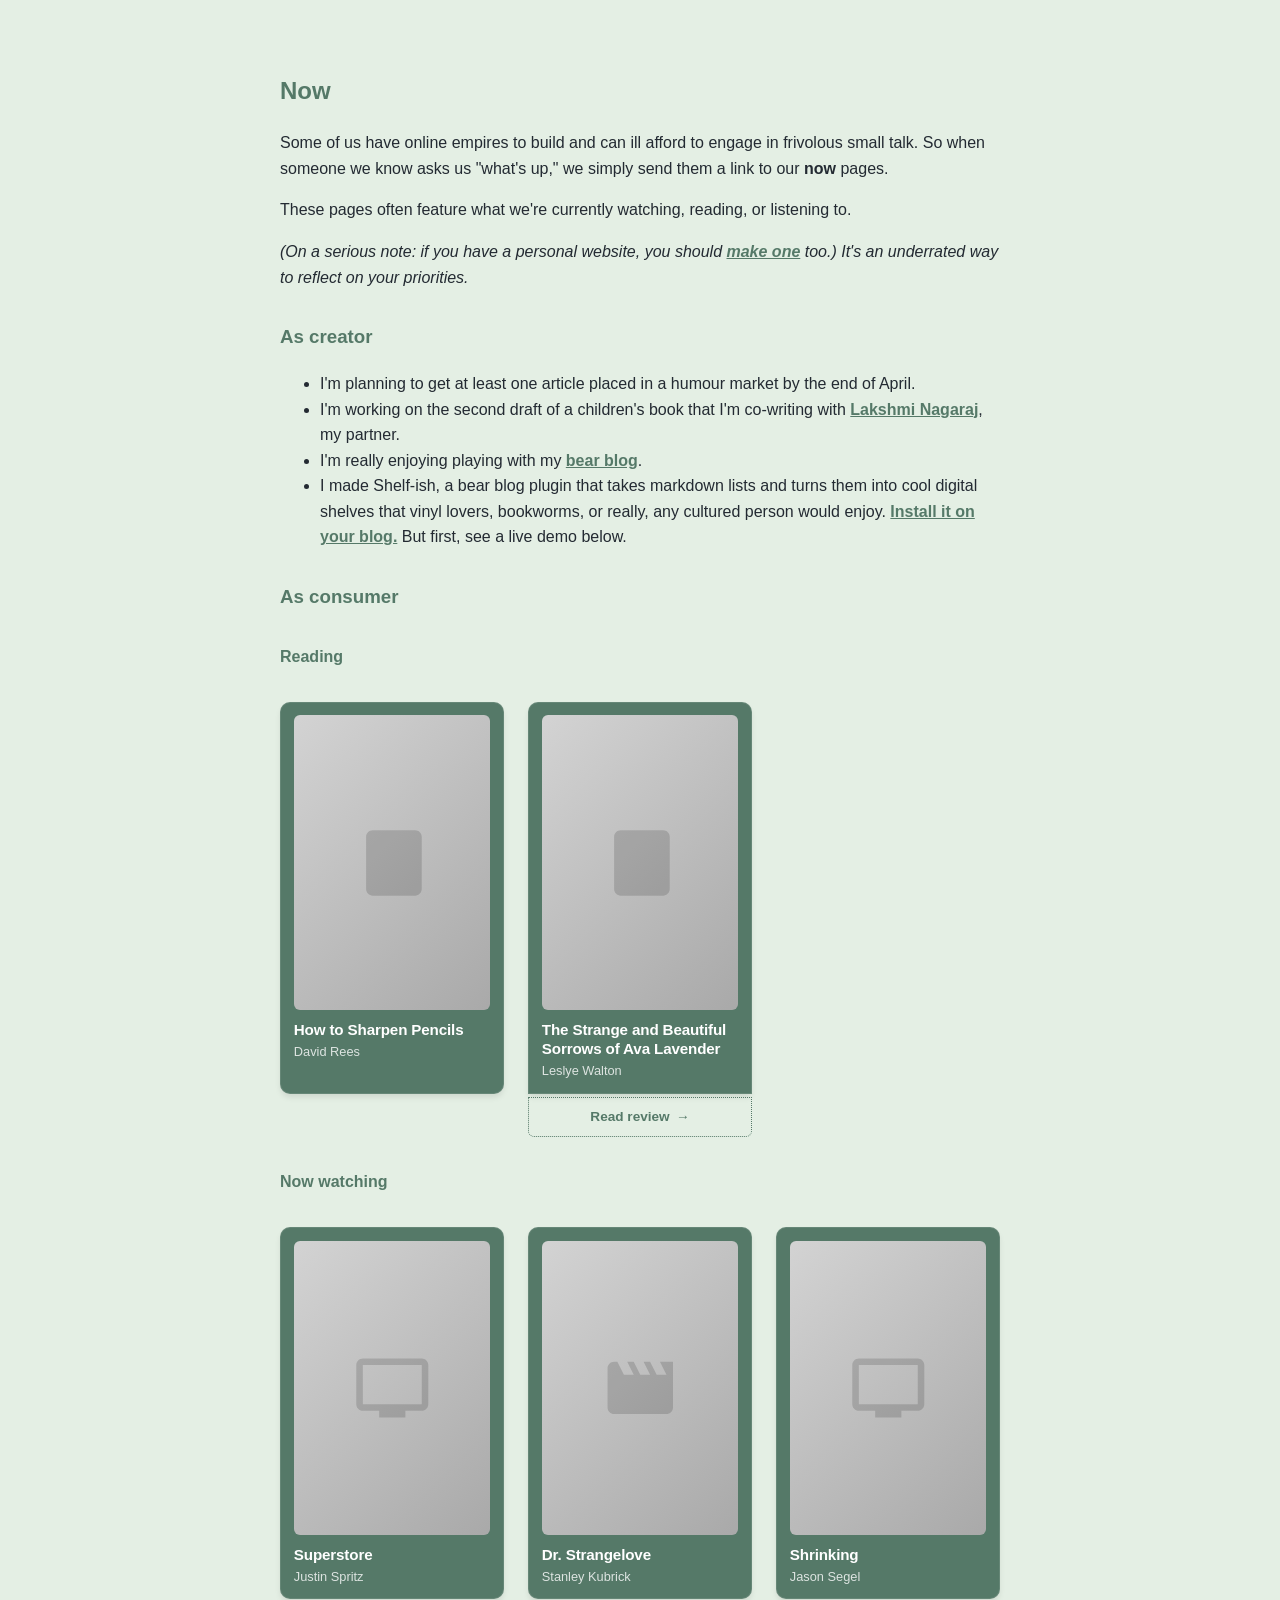
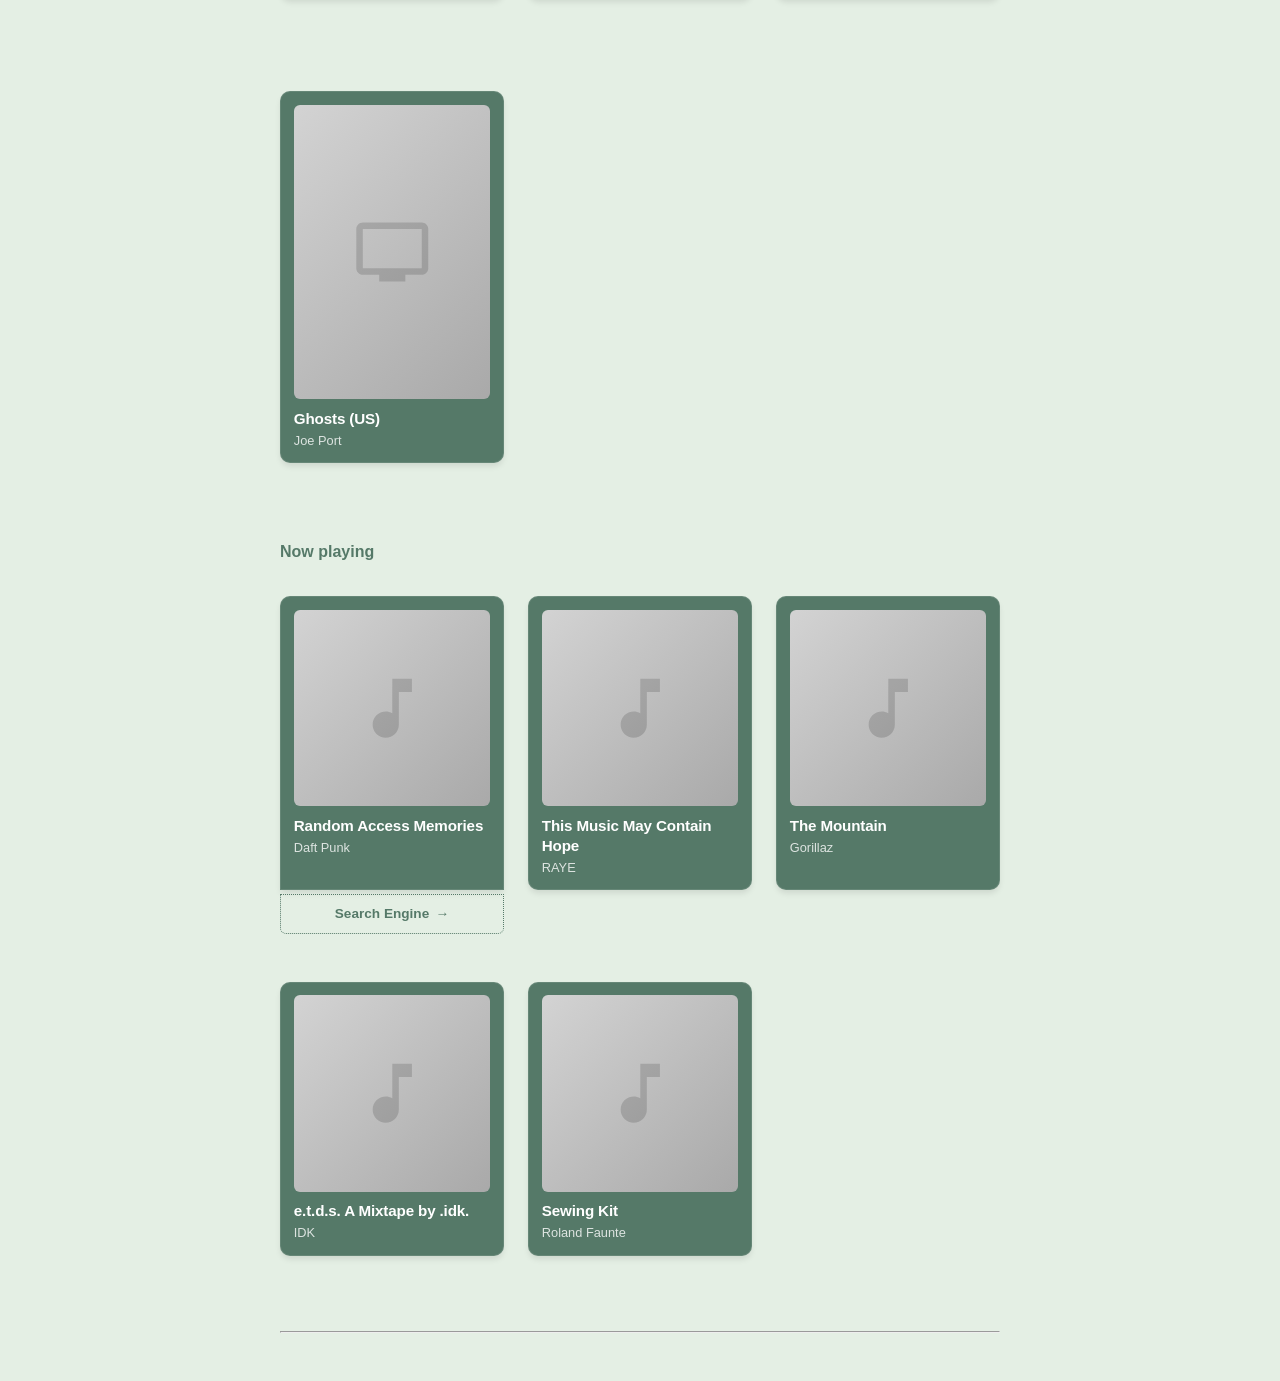
==== index.html @ b42c081d "Official Release of Shelfish v1.0.0 - Fixed interlocking borders and safety start" ====
<!DOCTYPE html>
<html lang="en">
<head>
    <meta charset="UTF-8">
    <meta name="viewport" content="width=device-width, initial-scale=1.0">
    <title>Shelf-ish | Bear Blog Demo</title>
    <!-- Shelf-ish Styles -->
    <link rel="stylesheet" href="shelf.css">
    
    <!-- Mimic Bear Blog Base Theme -->
    <style>
        :root {
            --width: 720px;
            --background-color: #e4efe4;
            --heading-color: #557968;
            --text-color: #232a32;
            --link-color: #557968;
        }

        body {
            font-family: -apple-system, BlinkMacSystemFont, "Segoe UI", Roboto, sans-serif;
            margin: auto;
            padding: 40px 20px;
            max-width: var(--width);
            background-color: var(--background-color);
            color: var(--text-color);
            line-height: 1.6;
        }

        h1, h2, h3, h4 { color: var(--heading-color); margin-top: 2rem; }
        
        a { color: var(--link-color); font-weight: bold; }
        
        .superbutton-link {
            text-decoration: underline var(--link-color) 0.15rem;
        }
        
        .superbutton-rounded {
            border: 0.1em solid var(--link-color);
            border-radius: 6px;
        }
    </style>
</head>
<body>

    <h2>Now</h2>

    <p>Some of us have online empires to build and can ill afford to engage in frivolous small talk. So when someone we know asks us "what's up," we simply send them a link to our <strong>now</strong> pages.</p>

    <p>These pages often feature what we're currently watching, reading, or listening to.</p>

    <p><em>(On a serious note: if you have a personal website, you should <a href="https://nownownow.com">make one</a> too.) It's an underrated way to reflect on your priorities.</em></p>

    <h3>As creator</h3>
    <ul>
        <li>I'm planning to get at least one article placed in a humour market by the end of April.</li>
        <li>I'm working on the second draft of a children's book that I'm co-writing with <a href="https://www.instagram.com/lakdoesthings/">Lakshmi Nagaraj</a>, my partner.</li>
        <li>I'm really enjoying playing with my <a href="https://bearblog.dev">bear blog</a>.</li>
        <li>I made Shelf-ish, a bear blog plugin that takes markdown lists and turns them into cool digital shelves that vinyl lovers, bookworms, or really, any cultured person would enjoy. <a href="/get-shelfish/">Install it on your blog.</a> But first, see a live demo below.</li>
    </ul>

    <h3>As consumer</h3>

    <h4>Reading</h4>
    <ul>
        <li>🔢</li>
        <li>[Book] How to Sharpen Pencils | David Rees | # | #</li>
        <li>[Book] Me Talk Pretty One Day | David Sedaris | https://annas-archive.gd/md5/fee89ccf14db2280a64fac5553dadadc | Get EPUB</li>
        <li>[Book] The Strange and Beautiful Sorrows of Ava Lavender | Leslye Walton | # | https://www.goodreads.com/review/show/2106259779 | #</li>
    </ul>

    <h4>Now watching</h4>
    <ul>
        <li>🔢</li>
        <li>[TV] Superstore | Justin Spritz | https://bear-images.sfo2.cdn.digitaloceanspaces.com/afewgoodpens/denees.webp | #</li>
        <li>[Movie] Dr. Strangelove | Stanley Kubrick | # | #</li>
        <li>[TV] Shrinking | Jason Segel | # | #</li>
        <li>[TV] Ghosts (US) | Joe Port | # | #</li>
    </ul>

    <h4>Now playing</h4>
    <ul>
        <li>🔢</li>
        <li>[Music] Random Access Memories | Daft Punk | # | https://google.com | Search Engine</li>
        <li>[Music] This Music May Contain Hope | RAYE | # | #</li>
        <li>[Music] The Mountain | Gorillaz | # | #</li>
        <li>[Music] e.t.d.s. A Mixtape by .idk. | IDK | # | #</li>
        <li>[Music] Sewing Kit | Roland Faunte | # | #</li>
    </ul>

    <hr>

    <!-- Shelf-ish core engine -->
    <script src="shelf.js"></script>

</body>
</html>
---- shelf.css ----
/* Styles your media list. Scoped to .shelfish-* to avoid conflicts with the host theme. */
:root {
    --shelfish-font: -apple-system, BlinkMacSystemFont, "Segoe UI", Roboto, sans-serif;
    --shelfish-accent: var(--link-color, #557968);
    --shelfish-card-bg: var(--shelfish-accent);
    --shelfish-border: rgba(255, 255, 255, 0.1);
}
.shelfish-container { background: transparent !important; margin: 2rem 0 !important; clear: both !important; }
.shelfish-grid { display: grid !important; grid-template-columns: repeat(auto-fill, minmax(175px, 1fr)) !important; gap: 3rem 1.5rem !important; align-items: stretch !important; margin-bottom: 2rem !important; }

/* Card layout — flex column so the review button always sits flush at the bottom. */
.shelfish-item-wrapper { display: flex !important; flex-direction: column !important; gap: 0.2rem !important; height: 100% !important; }
.shelfish-card { background: var(--shelfish-card-bg) !important; border-radius: 10px !important; padding: 0.8rem !important; border: 1px solid var(--shelfish-border) !important; box-sizing: border-box !important; display: flex !important; flex-direction: column !important; gap: 0.6rem !important; flex: 1 !important; color: #fff !important; box-shadow: 0 4px 6px -1px rgba(0, 0, 0, 0.1) !important; }
.shelfish-thumb { width: 100% !important; aspect-ratio: 2/3 !important; border-radius: 6px !important; position: relative !important; overflow: hidden !important; flex-shrink: 0 !important; }
.shelfish-is-music .shelfish-thumb { aspect-ratio: 1/1 !important; }
.shelfish-thumb img { width: 100% !important; height: 100% !important; object-fit: cover !important; display: block !important; opacity: 0; transition: opacity 0.8s ease-in-out !important; z-index: 2 !important; }
.shelfish-thumb img.shelfish-loaded { opacity: 1 !important; }
.shelfish-info { display: flex !important; flex-direction: column !important; gap: 0.2rem !important; }
.shelfish-title { font-size: 0.95rem !important; font-weight: 700 !important; line-height: 1.3 !important; letter-spacing: -0.01em !important; margin: 0 !important; font-family: var(--shelfish-font) !important; }
.shelfish-author { font-size: 0.8rem !important; opacity: 0.8 !important; line-height: 1.4 !important; font-family: var(--shelfish-font) !important; }

/* Review button — ghost variant holds row height when no link is present. */
.shelfish-btn-wrapper { display: flex !important; justify-content: center !important; width: 100% !important; align-self: center !important; margin: 0 !important; }
.shelfish-btn { width: 100% !important; display: inline-flex !important; align-items: center !important; justify-content: center !important; gap: 0.4rem !important; padding: 0.6em 1em !important; box-sizing: border-box !important; border: 1.5px dotted var(--shelfish-accent) !important; background-color: transparent !important; color: var(--shelfish-accent) !important; border-radius: 6px !important; text-decoration: none !important; font-size: 0.85rem !important; font-weight: 600 !important; transition: all 0.2s ease !important; }
.shelfish-btn:hover { background-color: var(--shelfish-accent) !important; color: var(--background-color, #fff) !important; text-decoration: none !important; }
.shelfish-btn.shelfish-hidden { visibility: hidden !important; pointer-events: none !important; opacity: 0 !important; background: transparent !important; border-color: transparent !important; color: transparent !important; }
.shelfish-btn .shelfish-arrow { transition: transform 0.3s cubic-bezier(0.175, 0.885, 0.32, 1.275) !important; display: inline-block !important; }
.shelfish-btn:hover .shelfish-arrow { transform: translateX(4px) !important; }
.shelfish-has-review .shelfish-card { border-bottom-left-radius: 0 !important; border-bottom-right-radius: 0 !important; }
.shelfish-has-review .shelfish-btn { border-top-left-radius: 0 !important; border-top-right-radius: 0 !important; }

/* Shown when no poster art is found via API. */
.shelfish-placeholder { position: absolute !important; inset: 0 !important; display: flex !important; align-items: center !important; justify-content: center !important; background: linear-gradient(135deg, #d3d3d3 0%, #a9a9a9 100%) !important; z-index: 1 !important; }
.shelfish-placeholder svg { width: 40% !important; height: 40% !important; fill: rgba(0,0,0,0.15) !important; }

@media (max-width: 480px) { .shelfish-grid { grid-template-columns: repeat(auto-fill, minmax(130px, 1fr)) !important; gap: 2.5rem 1.25rem !important; } }
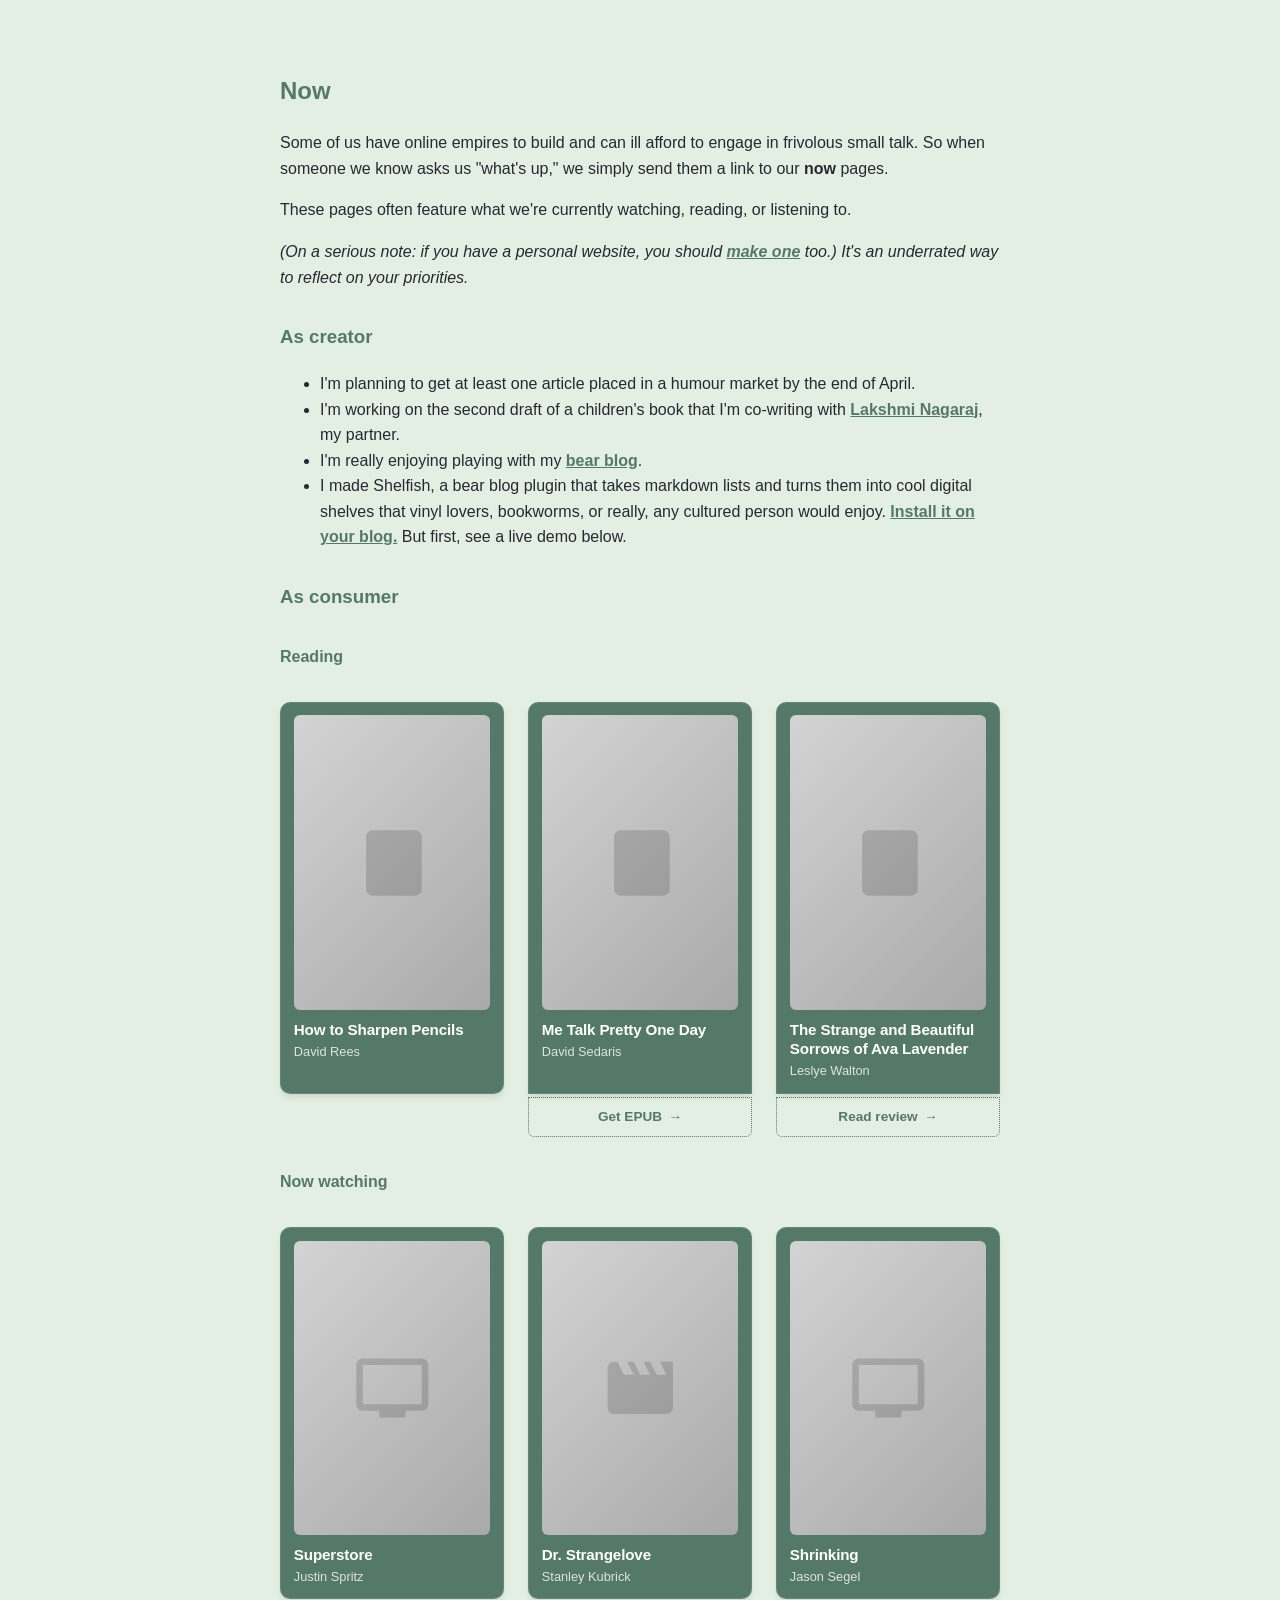
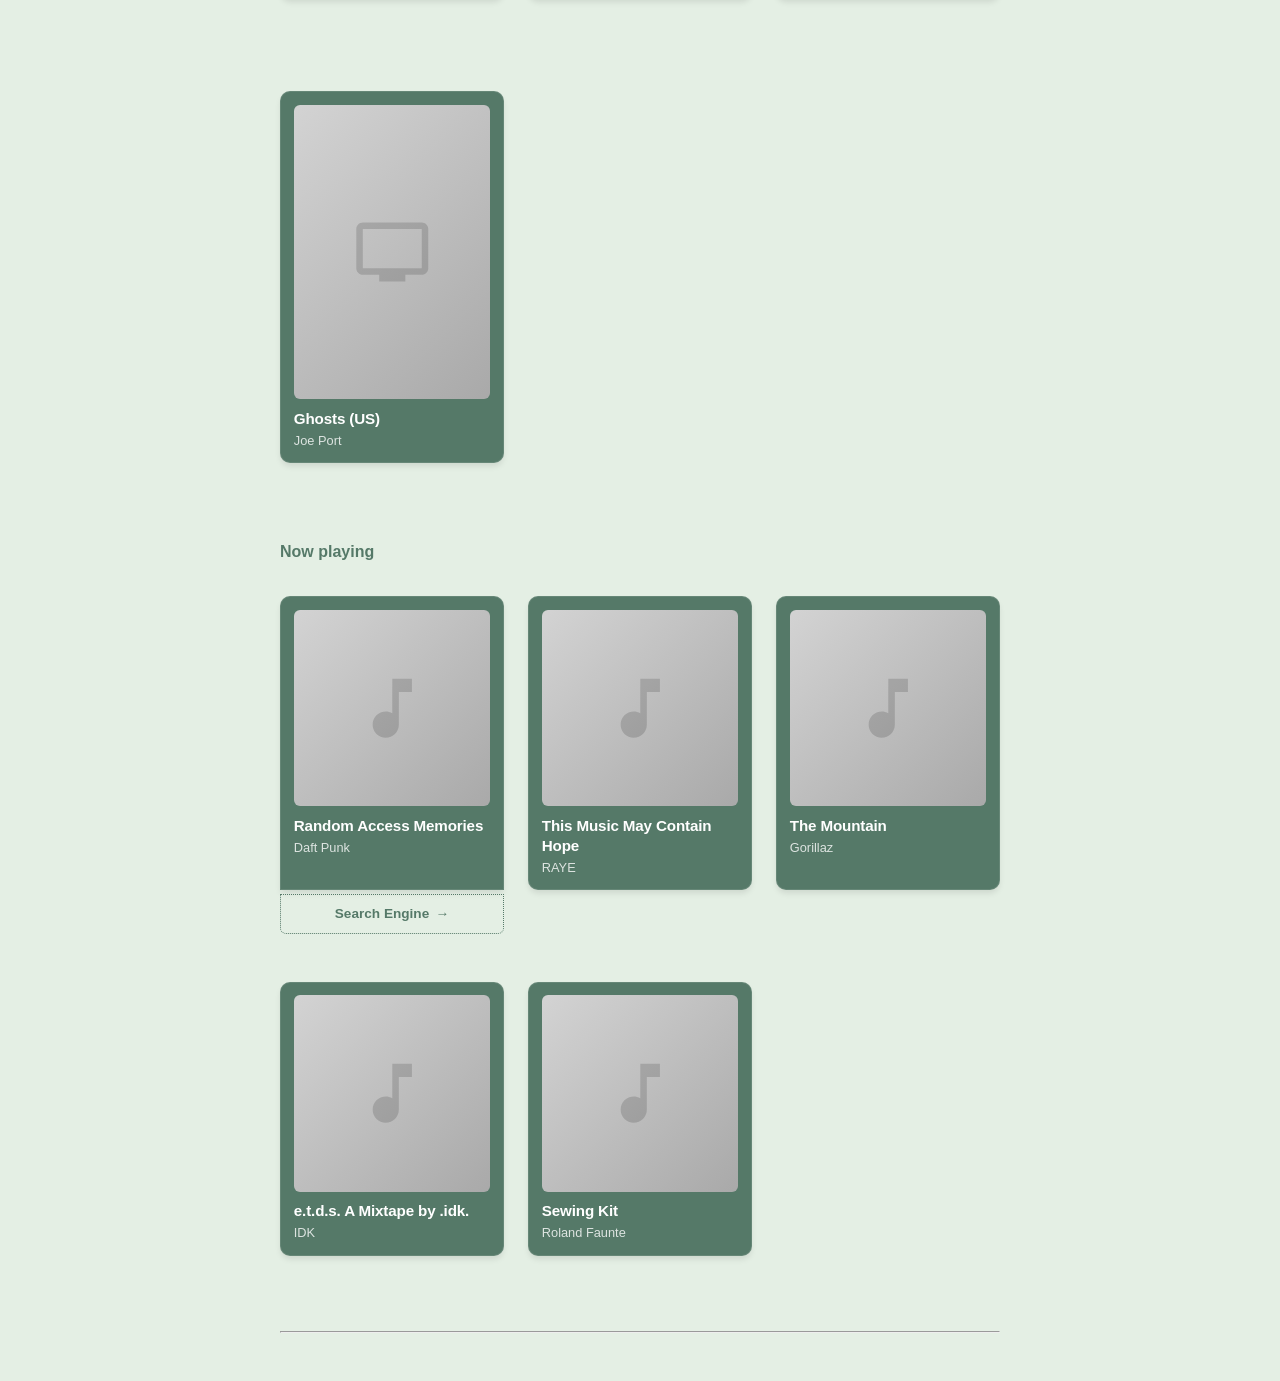
==== commit 940505b2: "Renamed to Shelfish, added alt-text generation, and updated README to final plugin version" ====
--- a/index.html
+++ b/index.html
@@ -3,9 +3,9 @@
 <head>
     <meta charset="UTF-8">
     <meta name="viewport" content="width=device-width, initial-scale=1.0">
-    <title>Shelf-ish | Bear Blog Demo</title>
+    <title>Shelfish | Demo</title>
     <!-- Shelf-ish Styles -->
-    <link rel="stylesheet" href="shelf.css">
+    <link rel="stylesheet" href="shelfish.css">
     
     <!-- Mimic Bear Blog Base Theme -->
     <style>
@@ -56,7 +56,7 @@
         <li>I'm planning to get at least one article placed in a humour market by the end of April.</li>
         <li>I'm working on the second draft of a children's book that I'm co-writing with <a href="https://www.instagram.com/lakdoesthings/">Lakshmi Nagaraj</a>, my partner.</li>
         <li>I'm really enjoying playing with my <a href="https://bearblog.dev">bear blog</a>.</li>
-        <li>I made Shelf-ish, a bear blog plugin that takes markdown lists and turns them into cool digital shelves that vinyl lovers, bookworms, or really, any cultured person would enjoy. <a href="/get-shelfish/">Install it on your blog.</a> But first, see a live demo below.</li>
+        <li>I made Shelfish, a bear blog plugin that takes markdown lists and turns them into cool digital shelves that vinyl lovers, bookworms, or really, any cultured person would enjoy. <a href="/get-shelfish/">Install it on your blog.</a> But first, see a live demo below.</li>
     </ul>
 
     <h3>As consumer</h3>
@@ -65,7 +65,7 @@
     <ul>
         <li>🔢</li>
         <li>[Book] How to Sharpen Pencils | David Rees | # | #</li>
-        <li>[Book] Me Talk Pretty One Day | David Sedaris | https://annas-archive.gd/md5/fee89ccf14db2280a64fac5553dadadc | Get EPUB</li>
+        <li>[Book] Me Talk Pretty One Day | David Sedaris | # | https://annas-archive.gd/md5/fee89ccf14db2280a64fac5553dadadc | Get EPUB</li>
         <li>[Book] The Strange and Beautiful Sorrows of Ava Lavender | Leslye Walton | # | https://www.goodreads.com/review/show/2106259779 | #</li>
     </ul>
 
@@ -90,8 +90,8 @@
 
     <hr>
 
-    <!-- Shelf-ish core engine -->
-    <script src="shelf.js"></script>
+    <!-- Shelfish core engine -->
+    <script src="shelfish.js"></script>
 
 </body>
 </html>
--- a/shelfish.css
+++ b/shelfish.css
@@ -0,0 +1,36 @@
+/* Styles your media list. Scoped to .shelfish-* to avoid conflicts with the host theme. */
+:root {
+    --shelfish-font: -apple-system, BlinkMacSystemFont, "Segoe UI", Roboto, sans-serif;
+    --shelfish-accent: var(--link-color, #557968);
+    --shelfish-card-bg: var(--shelfish-accent);
+    --shelfish-border: rgba(255, 255, 255, 0.1);
+}
+.shelfish-container { background: transparent !important; margin: 2rem 0 !important; clear: both !important; }
+.shelfish-grid { display: grid !important; grid-template-columns: repeat(auto-fill, minmax(175px, 1fr)) !important; gap: 3rem 1.5rem !important; align-items: stretch !important; margin-bottom: 2rem !important; }
+
+/* Card layout — flex column so the review button always sits flush at the bottom. */
+.shelfish-item-wrapper { display: flex !important; flex-direction: column !important; gap: 0.2rem !important; height: 100% !important; }
+.shelfish-card { background: var(--shelfish-card-bg) !important; border-radius: 10px !important; padding: 0.8rem !important; border: 1px solid var(--shelfish-border) !important; box-sizing: border-box !important; display: flex !important; flex-direction: column !important; gap: 0.6rem !important; flex: 1 !important; color: #fff !important; box-shadow: 0 4px 6px -1px rgba(0, 0, 0, 0.1) !important; }
+.shelfish-thumb { width: 100% !important; aspect-ratio: 2/3 !important; border-radius: 6px !important; position: relative !important; overflow: hidden !important; flex-shrink: 0 !important; }
+.shelfish-is-music .shelfish-thumb { aspect-ratio: 1/1 !important; }
+.shelfish-thumb img { width: 100% !important; height: 100% !important; object-fit: cover !important; display: block !important; opacity: 0; transition: opacity 0.8s ease-in-out !important; z-index: 2 !important; }
+.shelfish-thumb img.shelfish-loaded { opacity: 1 !important; }
+.shelfish-info { display: flex !important; flex-direction: column !important; gap: 0.2rem !important; }
+.shelfish-title { font-size: 0.95rem !important; font-weight: 700 !important; line-height: 1.3 !important; letter-spacing: -0.01em !important; margin: 0 !important; font-family: var(--shelfish-font) !important; }
+.shelfish-author { font-size: 0.8rem !important; opacity: 0.8 !important; line-height: 1.4 !important; font-family: var(--shelfish-font) !important; }
+
+/* Review button — ghost variant holds row height when no link is present. */
+.shelfish-btn-wrapper { display: flex !important; justify-content: center !important; width: 100% !important; align-self: center !important; margin: 0 !important; }
+.shelfish-btn { width: 100% !important; display: inline-flex !important; align-items: center !important; justify-content: center !important; gap: 0.4rem !important; padding: 0.6em 1em !important; box-sizing: border-box !important; border: 1.5px dotted var(--shelfish-accent) !important; background-color: transparent !important; color: var(--shelfish-accent) !important; border-radius: 6px !important; text-decoration: none !important; font-size: 0.85rem !important; font-weight: 600 !important; transition: all 0.2s ease !important; }
+.shelfish-btn:hover { background-color: var(--shelfish-accent) !important; color: var(--background-color, #fff) !important; text-decoration: none !important; }
+.shelfish-btn.shelfish-hidden { visibility: hidden !important; pointer-events: none !important; opacity: 0 !important; background: transparent !important; border-color: transparent !important; color: transparent !important; }
+.shelfish-btn .shelfish-arrow { transition: transform 0.3s cubic-bezier(0.175, 0.885, 0.32, 1.275) !important; display: inline-block !important; }
+.shelfish-btn:hover .shelfish-arrow { transform: translateX(4px) !important; }
+.shelfish-has-review .shelfish-card { border-bottom-left-radius: 0 !important; border-bottom-right-radius: 0 !important; }
+.shelfish-has-review .shelfish-btn { border-top-left-radius: 0 !important; border-top-right-radius: 0 !important; }
+
+/* Shown when no poster art is found via API. */
+.shelfish-placeholder { position: absolute !important; inset: 0 !important; display: flex !important; align-items: center !important; justify-content: center !important; background: linear-gradient(135deg, #d3d3d3 0%, #a9a9a9 100%) !important; z-index: 1 !important; }
+.shelfish-placeholder svg { width: 40% !important; height: 40% !important; fill: rgba(0,0,0,0.15) !important; }
+
+@media (max-width: 480px) { .shelfish-grid { grid-template-columns: repeat(auto-fill, minmax(130px, 1fr)) !important; gap: 2.5rem 1.25rem !important; } }
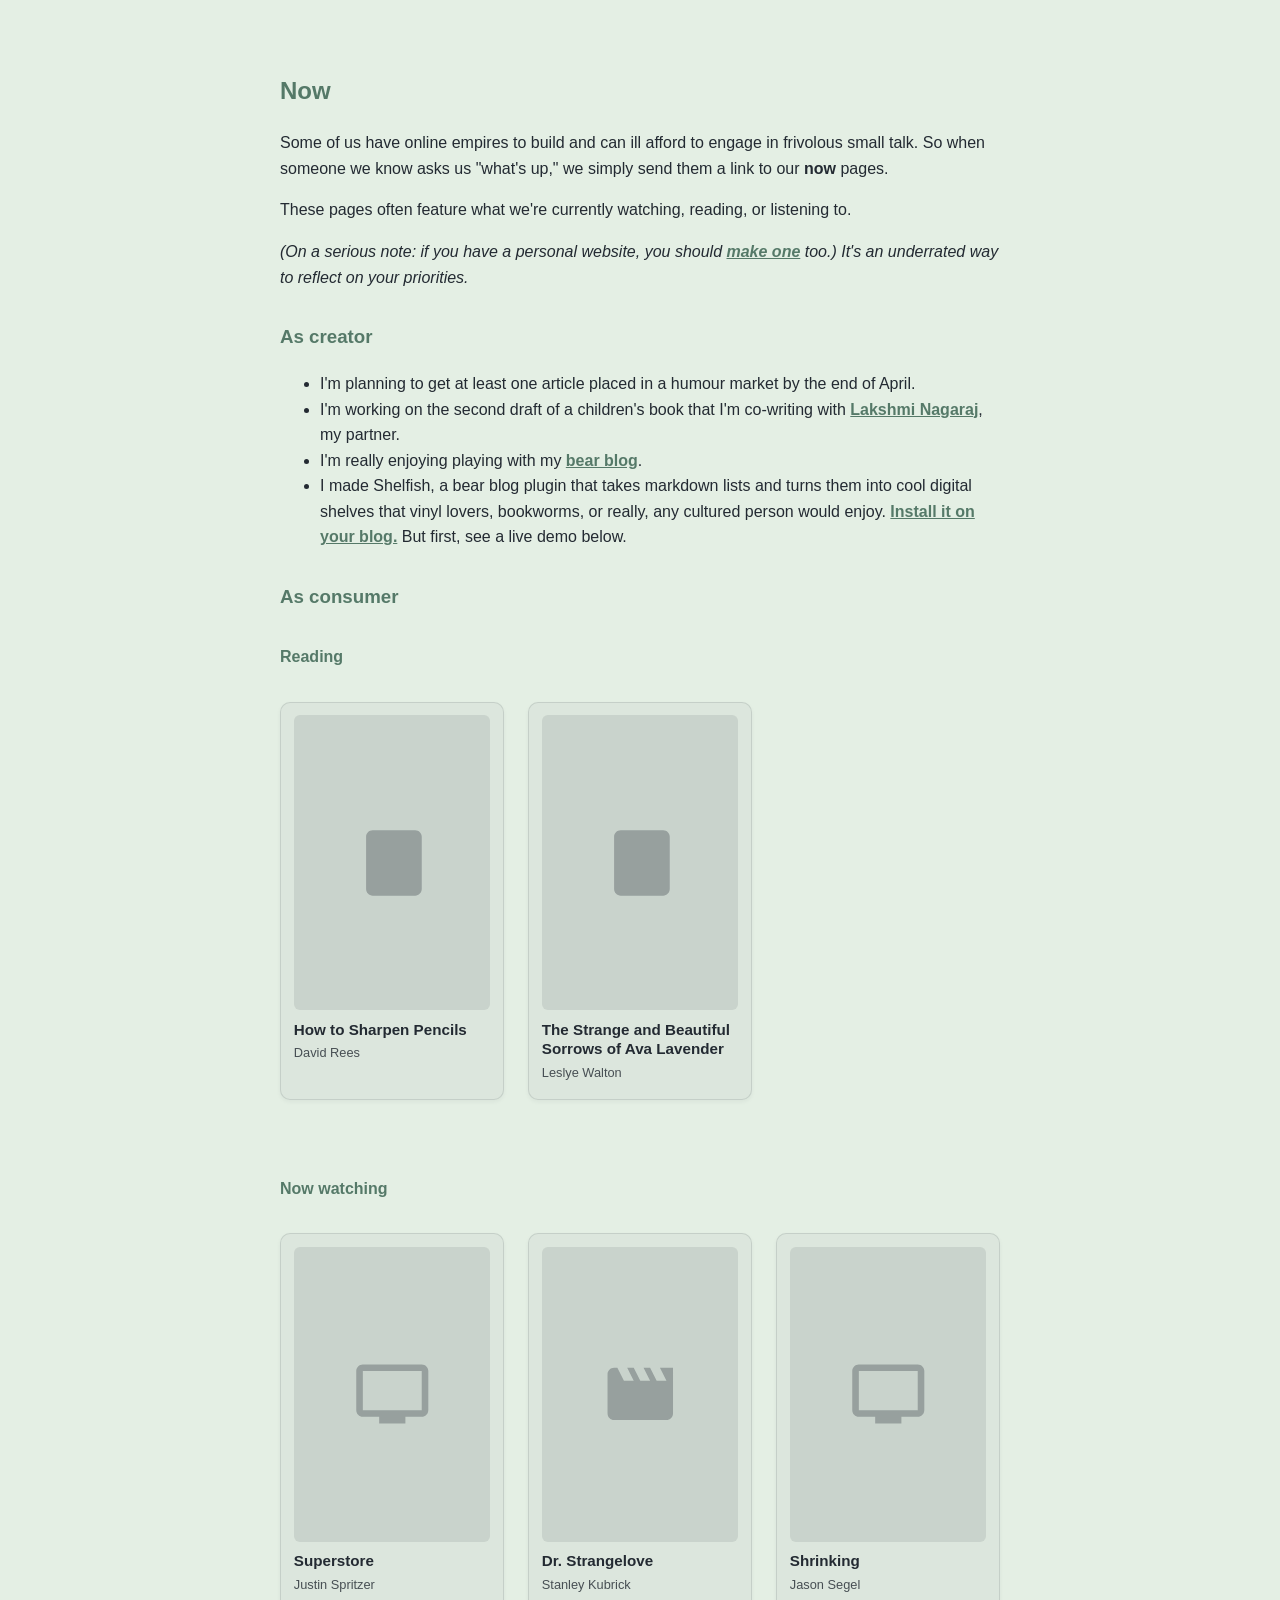
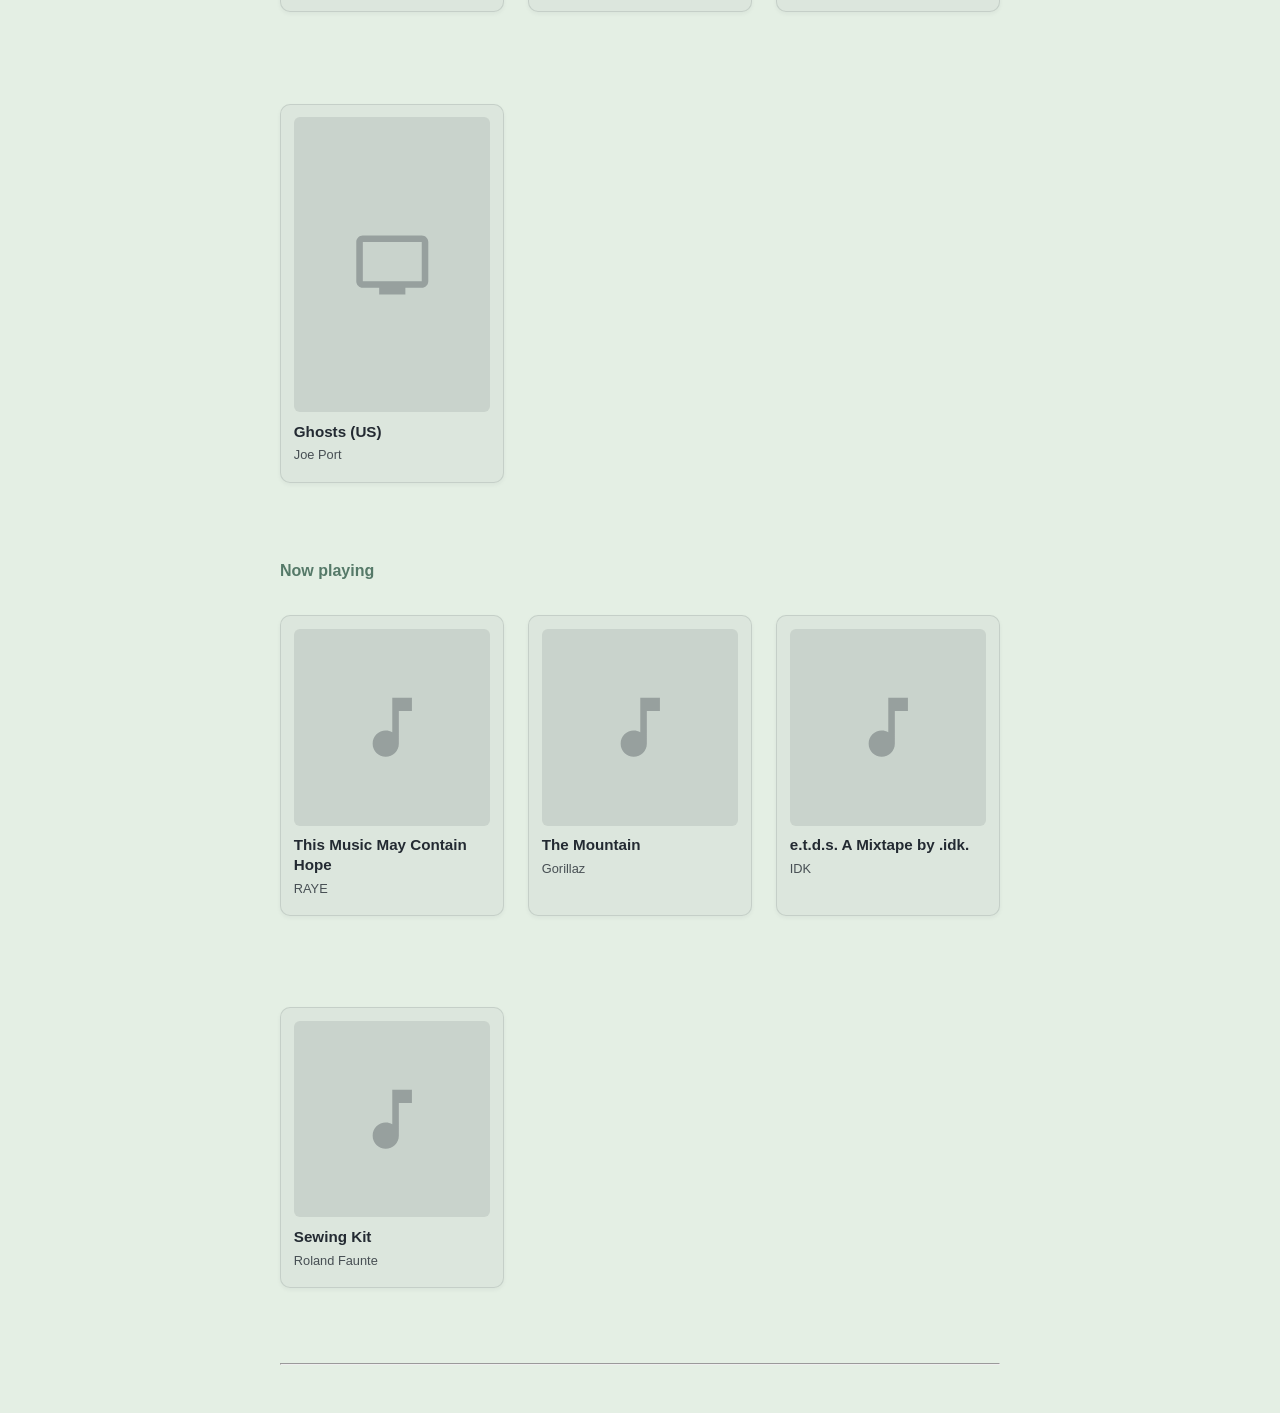
==== commit 58607fa1: "refactor: simplify markdown structure, remove custom image parsing, implement global ?bg script para" ====
--- a/index.html
+++ b/index.html
@@ -65,14 +65,14 @@
     <ul>
         <li>🔢</li>
         <li>[Book] How to Sharpen Pencils | David Rees | # | #</li>
-        <li>[Book] Me Talk Pretty One Day | David Sedaris | # | https://annas-archive.gd/md5/fee89ccf14db2280a64fac5553dadadc | Get EPUB</li>
-        <li>[Book] The Strange and Beautiful Sorrows of Ava Lavender | Leslye Walton | # | https://www.goodreads.com/review/show/2106259779 | #</li>
+        <li>[Book] Me Talk Pretty One Day | David Sedaris | https://annas-archive.gd/md5/fee89ccf14db2280a64fac5553dadadc | Get EPUB</li>
+        <li>[Book] The Strange and Beautiful Sorrows of Ava Lavender | Leslye Walton | https://www.goodreads.com/review/show/2106259779 | #</li>
     </ul>
 
     <h4>Now watching</h4>
     <ul>
         <li>🔢</li>
-        <li>[TV] Superstore | Justin Spritz | https://bear-images.sfo2.cdn.digitaloceanspaces.com/afewgoodpens/denees.webp | #</li>
+        <li>[TV] Superstore | Justin Spritzer | # | #</li>
         <li>[Movie] Dr. Strangelove | Stanley Kubrick | # | #</li>
         <li>[TV] Shrinking | Jason Segel | # | #</li>
         <li>[TV] Ghosts (US) | Joe Port | # | #</li>
@@ -81,7 +81,7 @@
     <h4>Now playing</h4>
     <ul>
         <li>🔢</li>
-        <li>[Music] Random Access Memories | Daft Punk | # | https://google.com | Search Engine</li>
+        <li>[Music] Random Access Memories | Daft Punk | https://google.com | Search Engine</li>
         <li>[Music] This Music May Contain Hope | RAYE | # | #</li>
         <li>[Music] The Mountain | Gorillaz | # | #</li>
         <li>[Music] e.t.d.s. A Mixtape by .idk. | IDK | # | #</li>
@@ -90,8 +90,8 @@
 
     <hr>
 
-    <!-- Shelfish core engine -->
-    <script src="shelfish.js"></script>
+    <!-- Shelfish core engine with custom background theme parameter -->
+    <script src="shelfish.js?bg=color-mix(in%20srgb,%20var(--link-color)%2010%25,%20transparent)"></script>
 
 </body>
 </html>
--- a/shelfish.css
+++ b/shelfish.css
@@ -1,36 +1,69 @@
-/* Styles your media list. Scoped to .shelfish-* to avoid conflicts with the host theme. */
-:root {
-    --shelfish-font: -apple-system, BlinkMacSystemFont, "Segoe UI", Roboto, sans-serif;
-    --shelfish-accent: var(--link-color, #557968);
-    --shelfish-card-bg: var(--shelfish-accent);
-    --shelfish-border: rgba(255, 255, 255, 0.1);
+/* Scoped to .shelfish-* to avoid host theme conflicts */
+.shelfish-container {
+    margin: 2rem 0 !important;
+    clear: both !important;
+    /* Default adaptive variables, uses currentColor so it's perfectly native to ANY theme */
+    --shelfish-card-bg: color-mix(in srgb, currentColor 4%, transparent);
+    --shelfish-border: color-mix(in srgb, currentColor 12%, transparent);
+    --shelfish-text: currentColor;
 }
-.shelfish-container { background: transparent !important; margin: 2rem 0 !important; clear: both !important; }
 .shelfish-grid { display: grid !important; grid-template-columns: repeat(auto-fill, minmax(175px, 1fr)) !important; gap: 3rem 1.5rem !important; align-items: stretch !important; margin-bottom: 2rem !important; }
 
-/* Card layout — flex column so the review button always sits flush at the bottom. */
+/* Card layout wrapper */
 .shelfish-item-wrapper { display: flex !important; flex-direction: column !important; gap: 0.2rem !important; height: 100% !important; }
-.shelfish-card { background: var(--shelfish-card-bg) !important; border-radius: 10px !important; padding: 0.8rem !important; border: 1px solid var(--shelfish-border) !important; box-sizing: border-box !important; display: flex !important; flex-direction: column !important; gap: 0.6rem !important; flex: 1 !important; color: #fff !important; box-shadow: 0 4px 6px -1px rgba(0, 0, 0, 0.1) !important; }
+.shelfish-card {
+    background: var(--shelfish-card-bg) !important;
+    color: var(--shelfish-text) !important;
+    border-radius: 10px !important;
+    padding: 0.8rem 0.8rem 1.1rem !important;
+    border: 1px solid var(--shelfish-border) !important;
+    box-sizing: border-box !important;
+    display: flex !important;
+    flex-direction: column !important;
+    gap: 0.6rem !important;
+    flex: 1 !important;
+    box-shadow: 0 2px 4px color-mix(in srgb, currentColor 5%, transparent) !important;
+    transition: background 0.3s ease !important;
+}
+
 .shelfish-thumb { width: 100% !important; aspect-ratio: 2/3 !important; border-radius: 6px !important; position: relative !important; overflow: hidden !important; flex-shrink: 0 !important; }
 .shelfish-is-music .shelfish-thumb { aspect-ratio: 1/1 !important; }
 .shelfish-thumb img { width: 100% !important; height: 100% !important; object-fit: cover !important; display: block !important; opacity: 0; transition: opacity 0.8s ease-in-out !important; z-index: 2 !important; }
 .shelfish-thumb img.shelfish-loaded { opacity: 1 !important; }
-.shelfish-info { display: flex !important; flex-direction: column !important; gap: 0.2rem !important; }
-.shelfish-title { font-size: 0.95rem !important; font-weight: 700 !important; line-height: 1.3 !important; letter-spacing: -0.01em !important; margin: 0 !important; font-family: var(--shelfish-font) !important; }
-.shelfish-author { font-size: 0.8rem !important; opacity: 0.8 !important; line-height: 1.4 !important; font-family: var(--shelfish-font) !important; }
+.shelfish-info { display: flex !important; flex-direction: column !important; gap: 0.3rem !important; }
 
-/* Review button — ghost variant holds row height when no link is present. */
+/* Inherit font families directly from the host element */
+.shelfish-title { font-size: 0.95rem !important; font-weight: 700 !important; line-height: 1.3 !important; margin: 0 !important; font-family: inherit !important; }
+.shelfish-author { font-size: 0.8rem !important; opacity: 0.8 !important; line-height: 1.4 !important; font-family: inherit !important; }
+
+/* Review button */
 .shelfish-btn-wrapper { display: flex !important; justify-content: center !important; width: 100% !important; align-self: center !important; margin: 0 !important; }
-.shelfish-btn { width: 100% !important; display: inline-flex !important; align-items: center !important; justify-content: center !important; gap: 0.4rem !important; padding: 0.6em 1em !important; box-sizing: border-box !important; border: 1.5px dotted var(--shelfish-accent) !important; background-color: transparent !important; color: var(--shelfish-accent) !important; border-radius: 6px !important; text-decoration: none !important; font-size: 0.85rem !important; font-weight: 600 !important; transition: all 0.2s ease !important; }
-.shelfish-btn:hover { background-color: var(--shelfish-accent) !important; color: var(--background-color, #fff) !important; text-decoration: none !important; }
-.shelfish-btn.shelfish-hidden { visibility: hidden !important; pointer-events: none !important; opacity: 0 !important; background: transparent !important; border-color: transparent !important; color: transparent !important; }
+.shelfish-btn {
+    width: 100% !important;
+    display: inline-flex !important;
+    align-items: center !important;
+    justify-content: center !important;
+    gap: 0.4rem !important;
+    padding: 0.6em 1em !important;
+    box-sizing: border-box !important;
+    border: 1.5px dotted var(--shelfish-border) !important;
+    background-color: transparent !important;
+    color: var(--shelfish-text) !important;
+    border-radius: 6px !important;
+    text-decoration: none !important;
+    font-size: 0.85rem !important;
+    font-weight: 600 !important;
+    transition: all 0.2s ease !important;
+}
+.shelfish-btn:hover { background-color: var(--shelfish-border) !important; text-decoration: none !important; }
+.shelfish-btn.shelfish-hidden { visibility: hidden !important; pointer-events: none !important; opacity: 0 !important; }
 .shelfish-btn .shelfish-arrow { transition: transform 0.3s cubic-bezier(0.175, 0.885, 0.32, 1.275) !important; display: inline-block !important; }
 .shelfish-btn:hover .shelfish-arrow { transform: translateX(4px) !important; }
 .shelfish-has-review .shelfish-card { border-bottom-left-radius: 0 !important; border-bottom-right-radius: 0 !important; }
 .shelfish-has-review .shelfish-btn { border-top-left-radius: 0 !important; border-top-right-radius: 0 !important; }
 
-/* Shown when no poster art is found via API. */
-.shelfish-placeholder { position: absolute !important; inset: 0 !important; display: flex !important; align-items: center !important; justify-content: center !important; background: linear-gradient(135deg, #d3d3d3 0%, #a9a9a9 100%) !important; z-index: 1 !important; }
-.shelfish-placeholder svg { width: 40% !important; height: 40% !important; fill: rgba(0,0,0,0.15) !important; }
+/* Placeholder */
+.shelfish-placeholder { position: absolute !important; inset: 0 !important; display: flex !important; align-items: center !important; justify-content: center !important; background: color-mix(in srgb, currentColor 10%, transparent) !important; z-index: 1 !important; }
+.shelfish-placeholder svg { width: 40% !important; height: 40% !important; fill: color-mix(in srgb, currentColor 30%, transparent) !important; }
 
 @media (max-width: 480px) { .shelfish-grid { grid-template-columns: repeat(auto-fill, minmax(130px, 1fr)) !important; gap: 2.5rem 1.25rem !important; } }
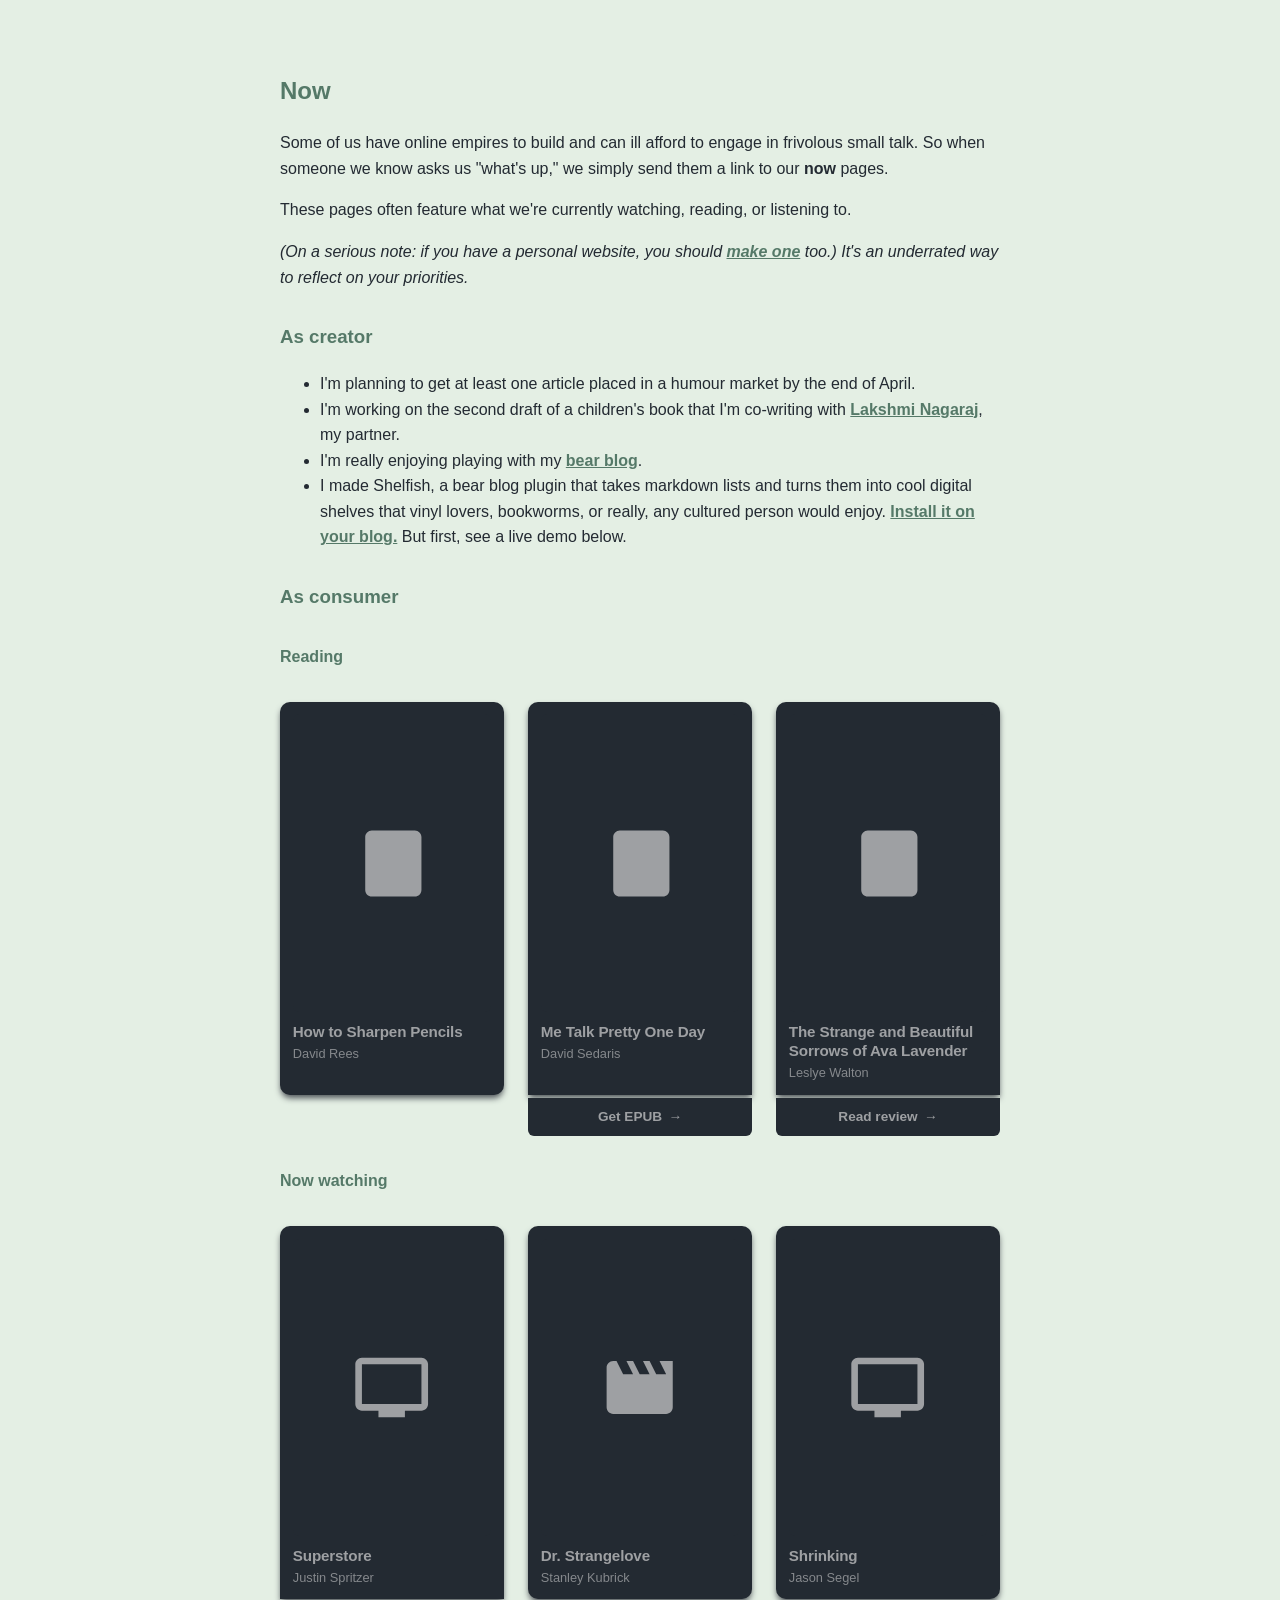
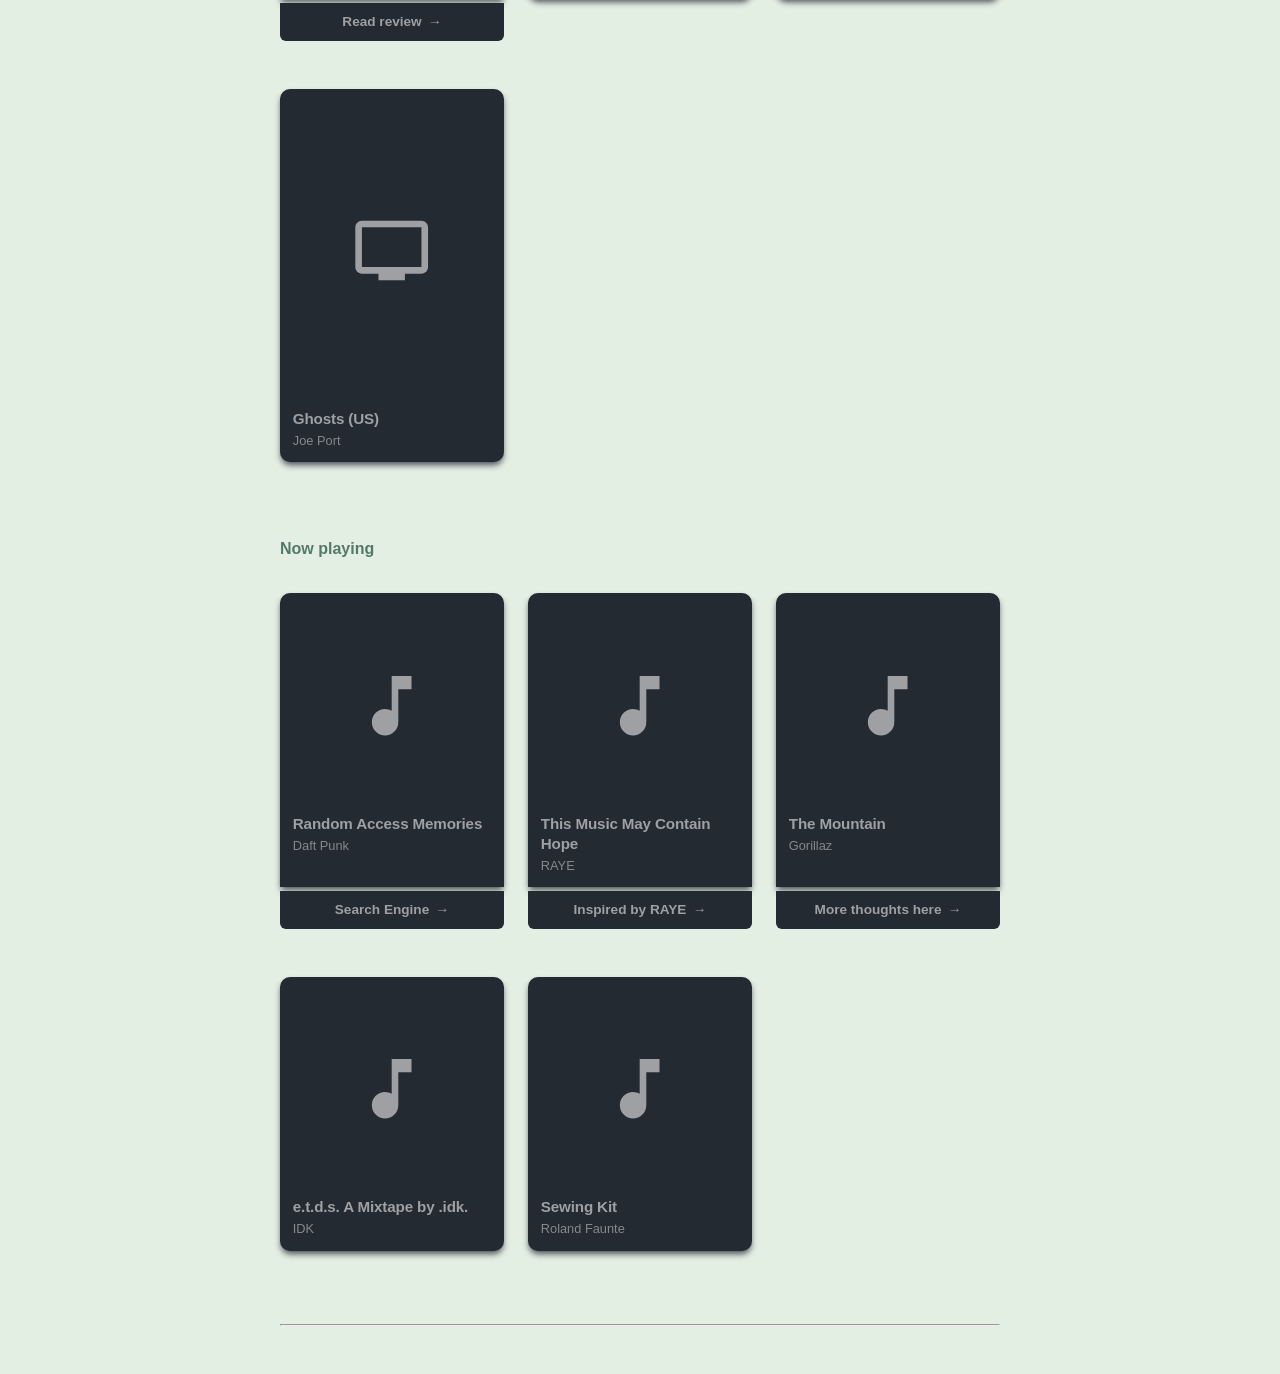
==== commit 650e08aa: "Fix API resolution formatting and streamline parsing requirements" ====
--- a/index.html
+++ b/index.html
@@ -64,34 +64,34 @@
     <h4>Reading</h4>
     <ul>
         <li>🔢</li>
-        <li>[Book] How to Sharpen Pencils | David Rees | # | #</li>
+        <li>[Book] How to Sharpen Pencils | David Rees</li>
         <li>[Book] Me Talk Pretty One Day | David Sedaris | https://annas-archive.gd/md5/fee89ccf14db2280a64fac5553dadadc | Get EPUB</li>
-        <li>[Book] The Strange and Beautiful Sorrows of Ava Lavender | Leslye Walton | https://www.goodreads.com/review/show/2106259779 | #</li>
+        <li>[Book] The Strange and Beautiful Sorrows of Ava Lavender | Leslye Walton | https://www.goodreads.com/review/show/2106259779</li>
     </ul>
 
     <h4>Now watching</h4>
     <ul>
         <li>🔢</li>
-        <li>[TV] Superstore | Justin Spritzer | # | #</li>
-        <li>[Movie] Dr. Strangelove | Stanley Kubrick | # | #</li>
-        <li>[TV] Shrinking | Jason Segel | # | #</li>
-        <li>[TV] Ghosts (US) | Joe Port | # | #</li>
+        <li>[TV] Superstore | Justin Spritzer | https://bear-images.sfo2.cdn.digitaloceanspaces.com/afewgoodpens/denees.webp</li>
+        <li>[Movie] Dr. Strangelove | Stanley Kubrick</li>
+        <li>[TV] Shrinking | Jason Segel</li>
+        <li>[TV] Ghosts (US) | Joe Port</li>
     </ul>
 
     <h4>Now playing</h4>
     <ul>
         <li>🔢</li>
         <li>[Music] Random Access Memories | Daft Punk | https://google.com | Search Engine</li>
-        <li>[Music] This Music May Contain Hope | RAYE | # | #</li>
-        <li>[Music] The Mountain | Gorillaz | # | #</li>
-        <li>[Music] e.t.d.s. A Mixtape by .idk. | IDK | # | #</li>
-        <li>[Music] Sewing Kit | Roland Faunte | # | #</li>
+        <li>[Music] This Music May Contain Hope | RAYE | /this-doodle-may-contain-hope/ | Inspired by RAYE</li>
+        <li>[Music] The Mountain | Gorillaz | /the-mountain-review/ | More thoughts here</li>
+        <li>[Music] e.t.d.s. A Mixtape by .idk. | IDK</li>
+        <li>[Music] Sewing Kit | Roland Faunte</li>
     </ul>
 
     <hr>
 
-    <!-- Shelfish core engine with custom background theme parameter -->
-    <script src="shelfish.js?bg=color-mix(in%20srgb,%20var(--link-color)%2010%25,%20transparent)"></script>
+    <!-- Shelfish core engine -->
+    <script src="shelfish.js"></script>
 
 </body>
 </html>
--- a/shelfish.css
+++ b/shelfish.css
@@ -1,69 +1,33 @@
-/* Scoped to .shelfish-* to avoid host theme conflicts */
-.shelfish-container {
-    margin: 2rem 0 !important;
-    clear: both !important;
-    /* Default adaptive variables, uses currentColor so it's perfectly native to ANY theme */
-    --shelfish-card-bg: color-mix(in srgb, currentColor 4%, transparent);
-    --shelfish-border: color-mix(in srgb, currentColor 12%, transparent);
-    --shelfish-text: currentColor;
+.shelfish-container { 
+    --shelfish-text: color-mix(in srgb, var(--shelfish-bg), lightgray 70%);
+    --shelfish-shadow-color: color-mix(in srgb, var(--shelfish-bg), darkgray 30%);
+    background: transparent !important; margin: 2rem 0 !important; clear: both !important; 
 }
 .shelfish-grid { display: grid !important; grid-template-columns: repeat(auto-fill, minmax(175px, 1fr)) !important; gap: 3rem 1.5rem !important; align-items: stretch !important; margin-bottom: 2rem !important; }
 
-/* Card layout wrapper */
+/* Card layout — flex column so the review button always sits flush at the bottom. */
 .shelfish-item-wrapper { display: flex !important; flex-direction: column !important; gap: 0.2rem !important; height: 100% !important; }
-.shelfish-card {
-    background: var(--shelfish-card-bg) !important;
-    color: var(--shelfish-text) !important;
-    border-radius: 10px !important;
-    padding: 0.8rem 0.8rem 1.1rem !important;
-    border: 1px solid var(--shelfish-border) !important;
-    box-sizing: border-box !important;
-    display: flex !important;
-    flex-direction: column !important;
-    gap: 0.6rem !important;
-    flex: 1 !important;
-    box-shadow: 0 2px 4px color-mix(in srgb, currentColor 5%, transparent) !important;
-    transition: background 0.3s ease !important;
-}
-
+.shelfish-card { background: var(--shelfish-bg) !important; border-radius: 10px !important; padding: 0.8rem !important; box-sizing: border-box !important; display: flex !important; flex-direction: column !important; gap: 0.6rem !important; flex: 1 !important; color: var(--shelfish-text) !important; box-shadow: 0 4px 6px -1px var(--shelfish-shadow-color) !important; }
 .shelfish-thumb { width: 100% !important; aspect-ratio: 2/3 !important; border-radius: 6px !important; position: relative !important; overflow: hidden !important; flex-shrink: 0 !important; }
 .shelfish-is-music .shelfish-thumb { aspect-ratio: 1/1 !important; }
 .shelfish-thumb img { width: 100% !important; height: 100% !important; object-fit: cover !important; display: block !important; opacity: 0; transition: opacity 0.8s ease-in-out !important; z-index: 2 !important; }
 .shelfish-thumb img.shelfish-loaded { opacity: 1 !important; }
-.shelfish-info { display: flex !important; flex-direction: column !important; gap: 0.3rem !important; }
-
-/* Inherit font families directly from the host element */
-.shelfish-title { font-size: 0.95rem !important; font-weight: 700 !important; line-height: 1.3 !important; margin: 0 !important; font-family: inherit !important; }
+.shelfish-info { display: flex !important; flex-direction: column !important; gap: 0.2rem !important; }
+.shelfish-title { font-size: 0.95rem !important; font-weight: 700 !important; line-height: 1.3 !important; letter-spacing: -0.01em !important; margin: 0 !important; font-family: inherit !important; }
 .shelfish-author { font-size: 0.8rem !important; opacity: 0.8 !important; line-height: 1.4 !important; font-family: inherit !important; }
 
-/* Review button */
+/* Review button — ghost variant holds row height when no link is present. */
 .shelfish-btn-wrapper { display: flex !important; justify-content: center !important; width: 100% !important; align-self: center !important; margin: 0 !important; }
-.shelfish-btn {
-    width: 100% !important;
-    display: inline-flex !important;
-    align-items: center !important;
-    justify-content: center !important;
-    gap: 0.4rem !important;
-    padding: 0.6em 1em !important;
-    box-sizing: border-box !important;
-    border: 1.5px dotted var(--shelfish-border) !important;
-    background-color: transparent !important;
-    color: var(--shelfish-text) !important;
-    border-radius: 6px !important;
-    text-decoration: none !important;
-    font-size: 0.85rem !important;
-    font-weight: 600 !important;
-    transition: all 0.2s ease !important;
-}
-.shelfish-btn:hover { background-color: var(--shelfish-border) !important; text-decoration: none !important; }
-.shelfish-btn.shelfish-hidden { visibility: hidden !important; pointer-events: none !important; opacity: 0 !important; }
+.shelfish-btn { width: 100% !important; display: inline-flex !important; align-items: center !important; justify-content: center !important; gap: 0.4rem !important; padding: 0.6em 1em !important; box-sizing: border-box !important; border: none !important; background-color: var(--shelfish-bg) !important; color: var(--shelfish-text) !important; border-radius: 6px !important; text-decoration: none !important; font-size: 0.85rem !important; font-weight: 600 !important; transition: all 0.2s ease !important; }
+.shelfish-btn:hover { background-color: var(--shelfish-text) !important; color: var(--shelfish-bg) !important; text-decoration: none !important; }
+.shelfish-btn.shelfish-hidden { visibility: hidden !important; pointer-events: none !important; opacity: 0 !important; background: transparent !important; color: transparent !important; border: none !important; }
 .shelfish-btn .shelfish-arrow { transition: transform 0.3s cubic-bezier(0.175, 0.885, 0.32, 1.275) !important; display: inline-block !important; }
 .shelfish-btn:hover .shelfish-arrow { transform: translateX(4px) !important; }
 .shelfish-has-review .shelfish-card { border-bottom-left-radius: 0 !important; border-bottom-right-radius: 0 !important; }
 .shelfish-has-review .shelfish-btn { border-top-left-radius: 0 !important; border-top-right-radius: 0 !important; }
 
-/* Placeholder */
-.shelfish-placeholder { position: absolute !important; inset: 0 !important; display: flex !important; align-items: center !important; justify-content: center !important; background: color-mix(in srgb, currentColor 10%, transparent) !important; z-index: 1 !important; }
-.shelfish-placeholder svg { width: 40% !important; height: 40% !important; fill: color-mix(in srgb, currentColor 30%, transparent) !important; }
+/* Shown when no poster art is found via API. */
+.shelfish-placeholder { position: absolute !important; inset: 0 !important; display: flex !important; align-items: center !important; justify-content: center !important; background: var(--shelfish-bg) !important; z-index: 1 !important; }
+.shelfish-placeholder svg { width: 40% !important; height: 40% !important; fill: var(--shelfish-text) !important; }
 
 @media (max-width: 480px) { .shelfish-grid { grid-template-columns: repeat(auto-fill, minmax(130px, 1fr)) !important; gap: 2.5rem 1.25rem !important; } }
